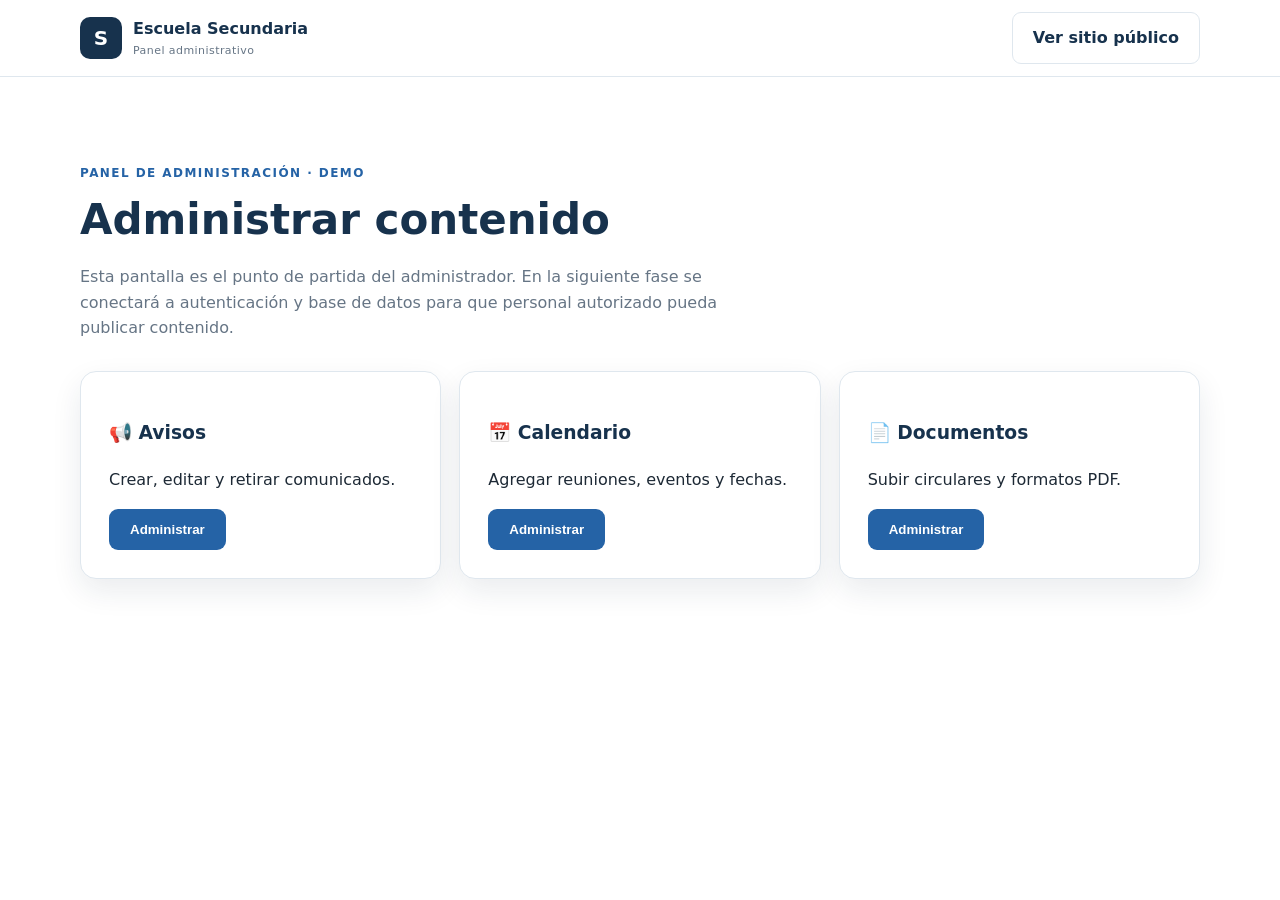
==== admin.html @ 335911fd "Primera versión del portal escolar" ====
<!DOCTYPE html>
<html lang="es"><head><meta charset="UTF-8"><meta name="viewport" content="width=device-width,initial-scale=1.0"><title>Administración | Escuela Secundaria</title><link rel="stylesheet" href="styles.css"></head>
<body>
<header class="site-header"><div class="container header-inner"><a class="brand" href="index.html"><span class="brand-mark">S</span><span><strong>Escuela Secundaria</strong><small>Panel administrativo</small></span></a><a class="btn secondary" href="index.html">Ver sitio público</a></div></header>
<main class="section"><div class="container">
<span class="eyebrow">PANEL DE ADMINISTRACIÓN · DEMO</span><h1 style="font-size:42px;color:#17324d">Administrar contenido</h1>
<p style="color:#667585;max-width:700px">Esta pantalla es el punto de partida del administrador. En la siguiente fase se conectará a autenticación y base de datos para que personal autorizado pueda publicar contenido.</p>
<div class="notice-grid" style="margin-top:30px">
<div class="info-card"><h3>📢 Avisos</h3><p>Crear, editar y retirar comunicados.</p><button class="btn primary" onclick="demo('avisos')">Administrar</button></div>
<div class="info-card"><h3>📅 Calendario</h3><p>Agregar reuniones, eventos y fechas.</p><button class="btn primary" onclick="demo('calendario')">Administrar</button></div>
<div class="info-card"><h3>📄 Documentos</h3><p>Subir circulares y formatos PDF.</p><button class="btn primary" onclick="demo('documentos')">Administrar</button></div>
</div>
</div></main>
<script>function demo(x){alert("Módulo de "+x+" listo para conectar con base de datos y autenticación.");}</script>
</body></html>
---- styles.css ----
:root{
  --navy:#17324d;--blue:#2563a6;--sky:#eaf3fb;--gold:#d6a62c;--ink:#1d2935;
  --muted:#667585;--line:#dfe7ee;--white:#fff;--soft:#f6f8fa;--shadow:0 12px 30px rgba(24,48,72,.09);
}
*{box-sizing:border-box}html{scroll-behavior:smooth}body{margin:0;font-family:Inter,system-ui,-apple-system,Segoe UI,Arial,sans-serif;color:var(--ink);background:var(--white);line-height:1.6}
a{text-decoration:none;color:inherit}.container{width:min(1120px,92%);margin:auto}
.site-header{position:sticky;top:0;z-index:20;background:rgba(255,255,255,.96);backdrop-filter:blur(12px);border-bottom:1px solid var(--line)}
.header-inner{min-height:76px;display:flex;align-items:center;justify-content:space-between;gap:24px}.brand{display:flex;align-items:center;gap:11px;color:var(--navy)}
.brand-mark{display:grid;place-items:center;width:42px;height:42px;border-radius:10px;background:var(--navy);color:white;font-weight:800;font-size:20px}.brand small{display:block;color:var(--muted);font-size:11px;letter-spacing:.04em}
nav{display:flex;gap:24px;font-size:14px;font-weight:650}nav a:hover{color:var(--blue)}.menu-toggle{display:none;border:0;background:none;font-size:25px}
.hero{background:linear-gradient(135deg,#eef6fd,#fff 65%);padding:90px 0 80px}.hero-grid{display:grid;grid-template-columns:1.25fr .75fr;gap:60px;align-items:center}
.eyebrow{font-size:12px;font-weight:800;letter-spacing:.12em;color:var(--blue)}h1{font-size:clamp(38px,5vw,62px);line-height:1.08;margin:12px 0 22px;color:var(--navy)}h2{font-size:36px;line-height:1.15;margin:8px 0 16px;color:var(--navy)}h3{color:var(--navy)}
.hero p{font-size:18px;color:var(--muted);max-width:650px}.hero-actions{display:flex;gap:12px;margin-top:30px;flex-wrap:wrap}.btn{display:inline-flex;justify-content:center;align-items:center;border-radius:9px;padding:12px 20px;font-weight:750;border:1px solid transparent;cursor:pointer}.btn.primary{background:var(--blue);color:#fff}.btn.secondary{background:#fff;border-color:var(--line);color:var(--navy)}
.hero-card,.info-card,.contact-form{background:white;border:1px solid var(--line);border-radius:16px;padding:28px;box-shadow:var(--shadow)}.hero-card>a,.text-btn{color:var(--blue);font-weight:750}.status-dot{display:inline-block;width:9px;height:9px;border-radius:50%;background:#39a96b;margin-right:8px}.hero-card>span:nth-child(2){font-size:11px;font-weight:800;color:var(--muted)}
.quick-links{border-bottom:1px solid var(--line);background:#fff}.quick-grid{display:grid;grid-template-columns:repeat(4,1fr)}.quick-grid a{display:flex;align-items:center;gap:13px;padding:24px 18px;border-right:1px solid var(--line)}.quick-grid a:first-child{border-left:1px solid var(--line)}.quick-grid span{font-size:25px}.quick-grid small{display:block;color:var(--muted);font-size:12px}
.section{padding:82px 0}.soft{background:var(--soft)}.section-heading{display:flex;justify-content:space-between;align-items:end;margin-bottom:28px}.text-btn{border:0;background:none;cursor:pointer}
.notice-grid{display:grid;grid-template-columns:repeat(3,1fr);gap:18px}.notice-card{border:1px solid var(--line);border-radius:14px;padding:23px;background:#fff}.notice-card .date{font-size:12px;color:var(--blue);font-weight:800}.notice-card p{color:var(--muted)}.tag{display:inline-block;margin-top:8px;background:var(--sky);color:var(--blue);padding:4px 8px;border-radius:20px;font-size:11px;font-weight:700}
.two-col{display:grid;grid-template-columns:1fr 1fr;gap:70px;align-items:start}.facts{margin-top:28px;display:grid;gap:12px}.facts div{padding:15px 0;border-bottom:1px solid var(--line)}.facts strong,.facts span{display:block}.facts span{color:var(--muted);font-size:14px}
.calendar-list{display:grid;gap:12px}.calendar-item{display:grid;grid-template-columns:80px 1fr auto;gap:18px;align-items:center;border:1px solid var(--line);border-radius:13px;padding:17px 20px}.calendar-date{font-weight:800;color:var(--blue);text-align:center}.calendar-date strong{display:block;font-size:25px;line-height:1}.calendar-item p{margin:0;color:var(--muted);font-size:14px}.calendar-item .type{font-size:11px;font-weight:800;background:var(--sky);padding:5px 9px;border-radius:20px}
.document-grid{display:grid;grid-template-columns:repeat(3,1fr);gap:18px}.document-card{padding:22px;border:1px solid var(--line);border-radius:13px;background:#fff}.document-card span{font-size:28px}.document-card p{font-size:13px;color:var(--muted)}.download{font-size:13px;color:var(--blue);font-weight:750}
.contact-list p{margin:14px 0}.contact-form label{display:block;font-size:13px;font-weight:700;margin:14px 0}.contact-form input,.contact-form textarea{width:100%;margin-top:6px;padding:11px;border:1px solid #cdd8e2;border-radius:8px;font:inherit}.form-note{color:#26814c;font-size:13px}
footer{background:var(--navy);color:#dce7f0}.footer-inner{padding:42px 0;display:flex;justify-content:space-between;gap:30px}.footer-inner p{color:#aebdca;margin:6px 0}.footer-links{display:flex;gap:20px;align-items:center;flex-wrap:wrap;font-size:13px}.copyright{text-align:center;border-top:1px solid rgba(255,255,255,.12);padding:15px;font-size:11px;color:#aebdca}
@media(max-width:800px){nav{display:none;position:absolute;left:0;right:0;top:76px;background:white;padding:15px 4%;border-bottom:1px solid var(--line);flex-direction:column;gap:12px}.menu-toggle{display:block}nav.open{display:flex}.hero-grid,.two-col{grid-template-columns:1fr}.notice-grid,.document-grid{grid-template-columns:1fr 1fr}.quick-grid{grid-template-columns:1fr 1fr}.quick-grid a:nth-child(2n){border-right:0}.hero{padding:55px 0}.section{padding:60px 0}}
@media(max-width:520px){.notice-grid,.document-grid{grid-template-columns:1fr}.calendar-item{grid-template-columns:62px 1fr}.calendar-item .type{display:none}.footer-inner{flex-direction:column}.hero h1{font-size:40px}}
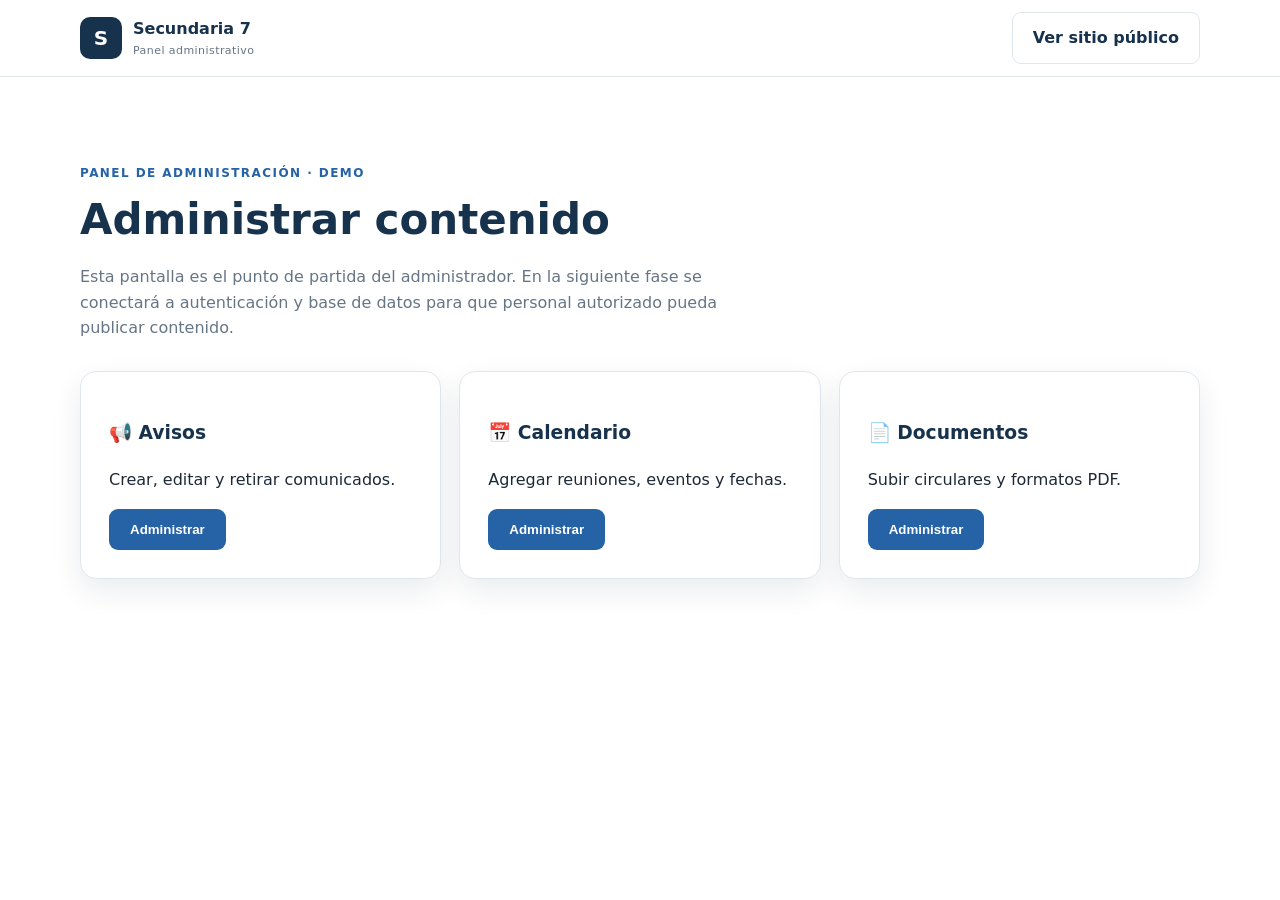
==== commit b3ee7960: "Add files via upload" ====
--- a/admin.html
+++ b/admin.html
@@ -1,7 +1,7 @@
 <!DOCTYPE html>
 <html lang="es"><head><meta charset="UTF-8"><meta name="viewport" content="width=device-width,initial-scale=1.0"><title>Administración | Escuela Secundaria</title><link rel="stylesheet" href="styles.css"></head>
 <body>
-<header class="site-header"><div class="container header-inner"><a class="brand" href="index.html"><span class="brand-mark">S</span><span><strong>Escuela Secundaria</strong><small>Panel administrativo</small></span></a><a class="btn secondary" href="index.html">Ver sitio público</a></div></header>
+<header class="site-header"><div class="container header-inner"><a class="brand" href="index.html"><span class="brand-mark">S</span><span><strong>Secundaria 7</strong><small>Panel administrativo</small></span></a><a class="btn secondary" href="index.html">Ver sitio público</a></div></header>
 <main class="section"><div class="container">
 <span class="eyebrow">PANEL DE ADMINISTRACIÓN · DEMO</span><h1 style="font-size:42px;color:#17324d">Administrar contenido</h1>
 <p style="color:#667585;max-width:700px">Esta pantalla es el punto de partida del administrador. En la siguiente fase se conectará a autenticación y base de datos para que personal autorizado pueda publicar contenido.</p>
--- a/styles.css
+++ b/styles.css
@@ -22,3 +22,5 @@
 footer{background:var(--navy);color:#dce7f0}.footer-inner{padding:42px 0;display:flex;justify-content:space-between;gap:30px}.footer-inner p{color:#aebdca;margin:6px 0}.footer-links{display:flex;gap:20px;align-items:center;flex-wrap:wrap;font-size:13px}.copyright{text-align:center;border-top:1px solid rgba(255,255,255,.12);padding:15px;font-size:11px;color:#aebdca}
 @media(max-width:800px){nav{display:none;position:absolute;left:0;right:0;top:76px;background:white;padding:15px 4%;border-bottom:1px solid var(--line);flex-direction:column;gap:12px}.menu-toggle{display:block}nav.open{display:flex}.hero-grid,.two-col{grid-template-columns:1fr}.notice-grid,.document-grid{grid-template-columns:1fr 1fr}.quick-grid{grid-template-columns:1fr 1fr}.quick-grid a:nth-child(2n){border-right:0}.hero{padding:55px 0}.section{padding:60px 0}}
 @media(max-width:520px){.notice-grid,.document-grid{grid-template-columns:1fr}.calendar-item{grid-template-columns:62px 1fr}.calendar-item .type{display:none}.footer-inner{flex-direction:column}.hero h1{font-size:40px}}
+
+.school-name{display:block;font-weight:inherit}.contact-list p{word-break:break-word}
